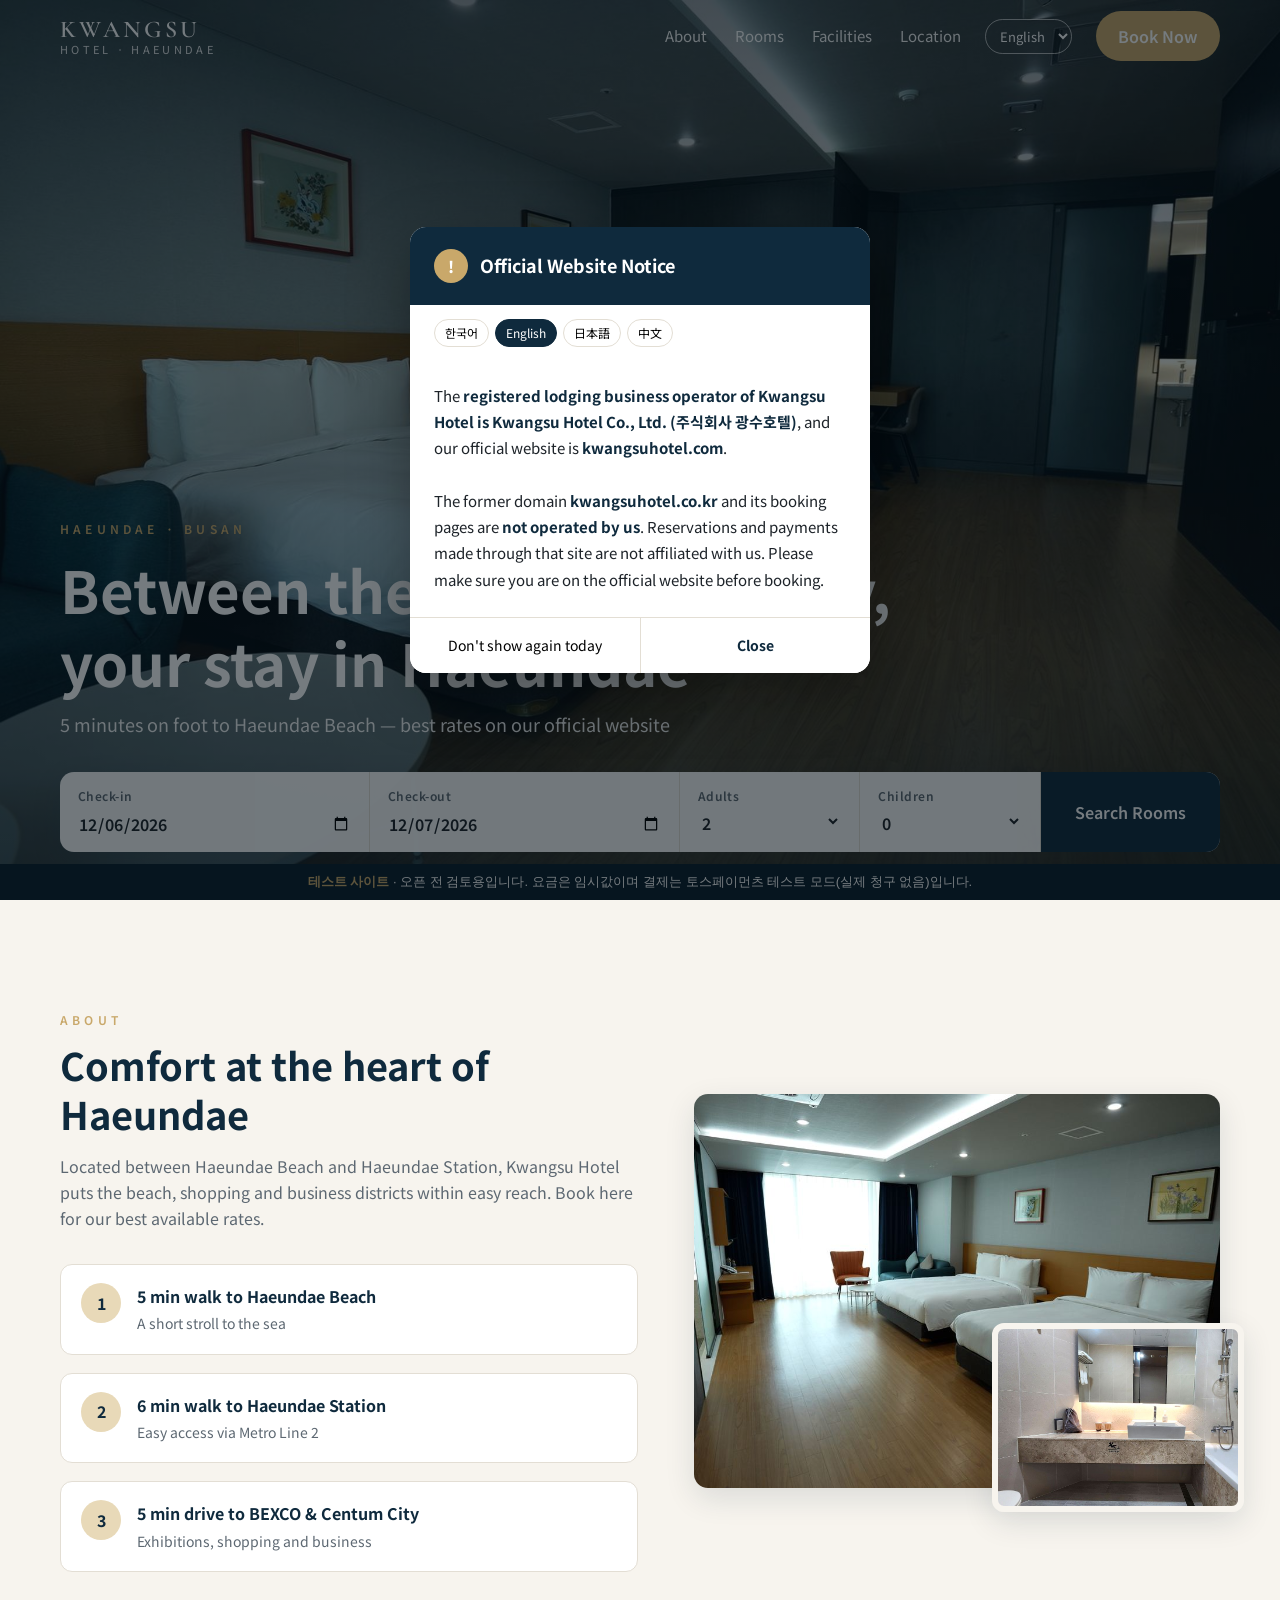
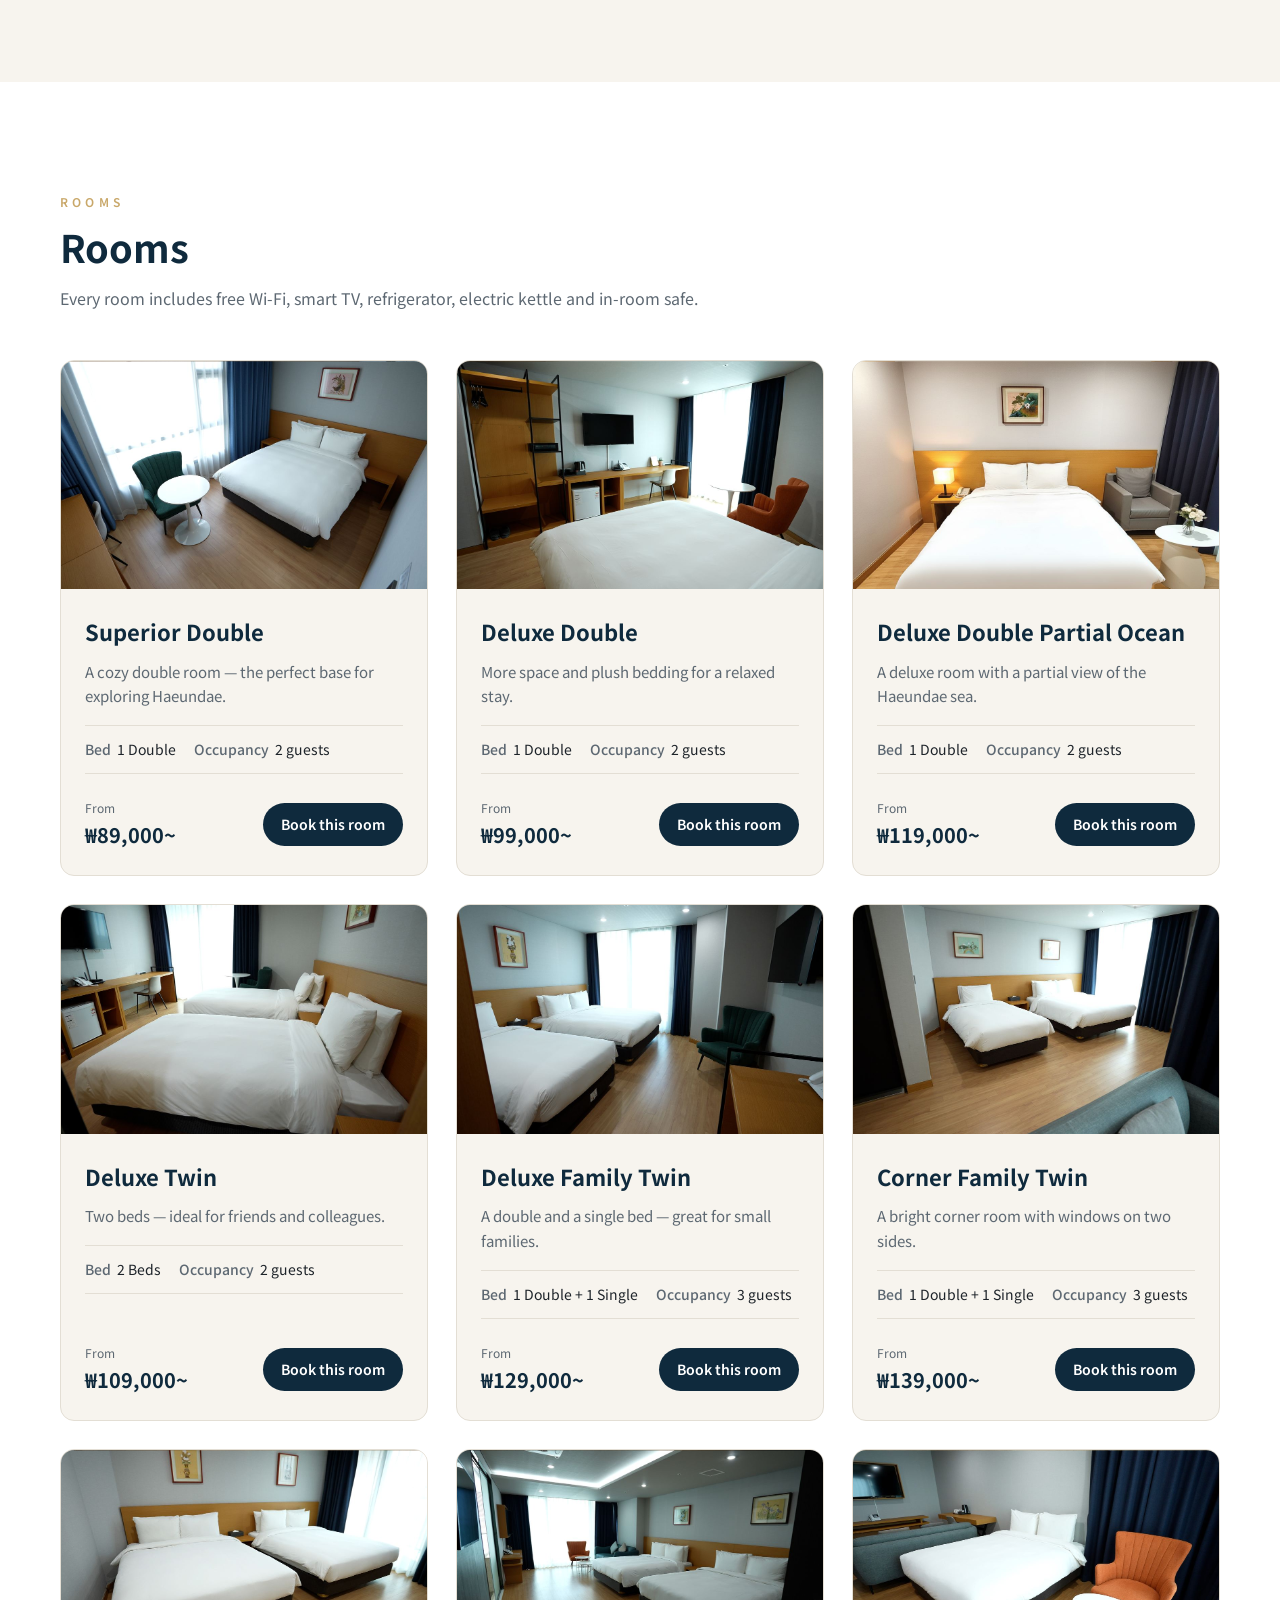
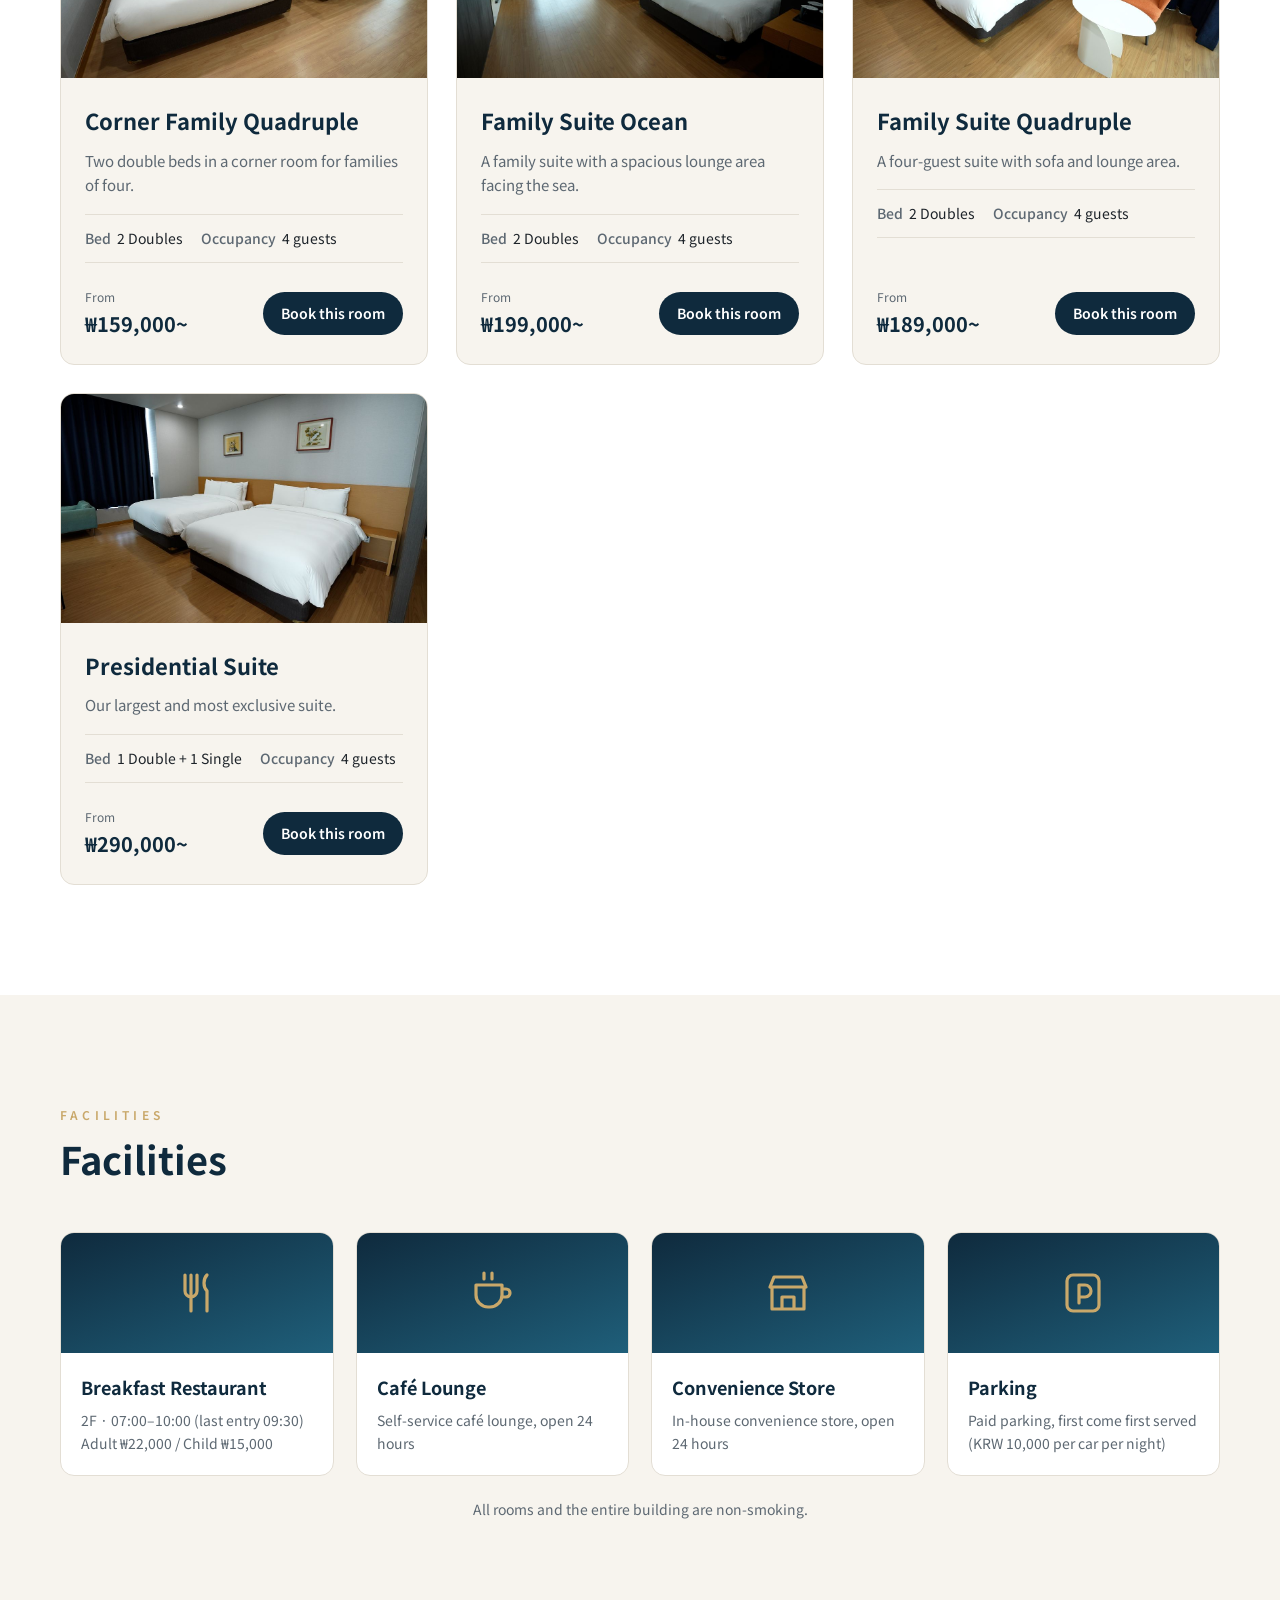
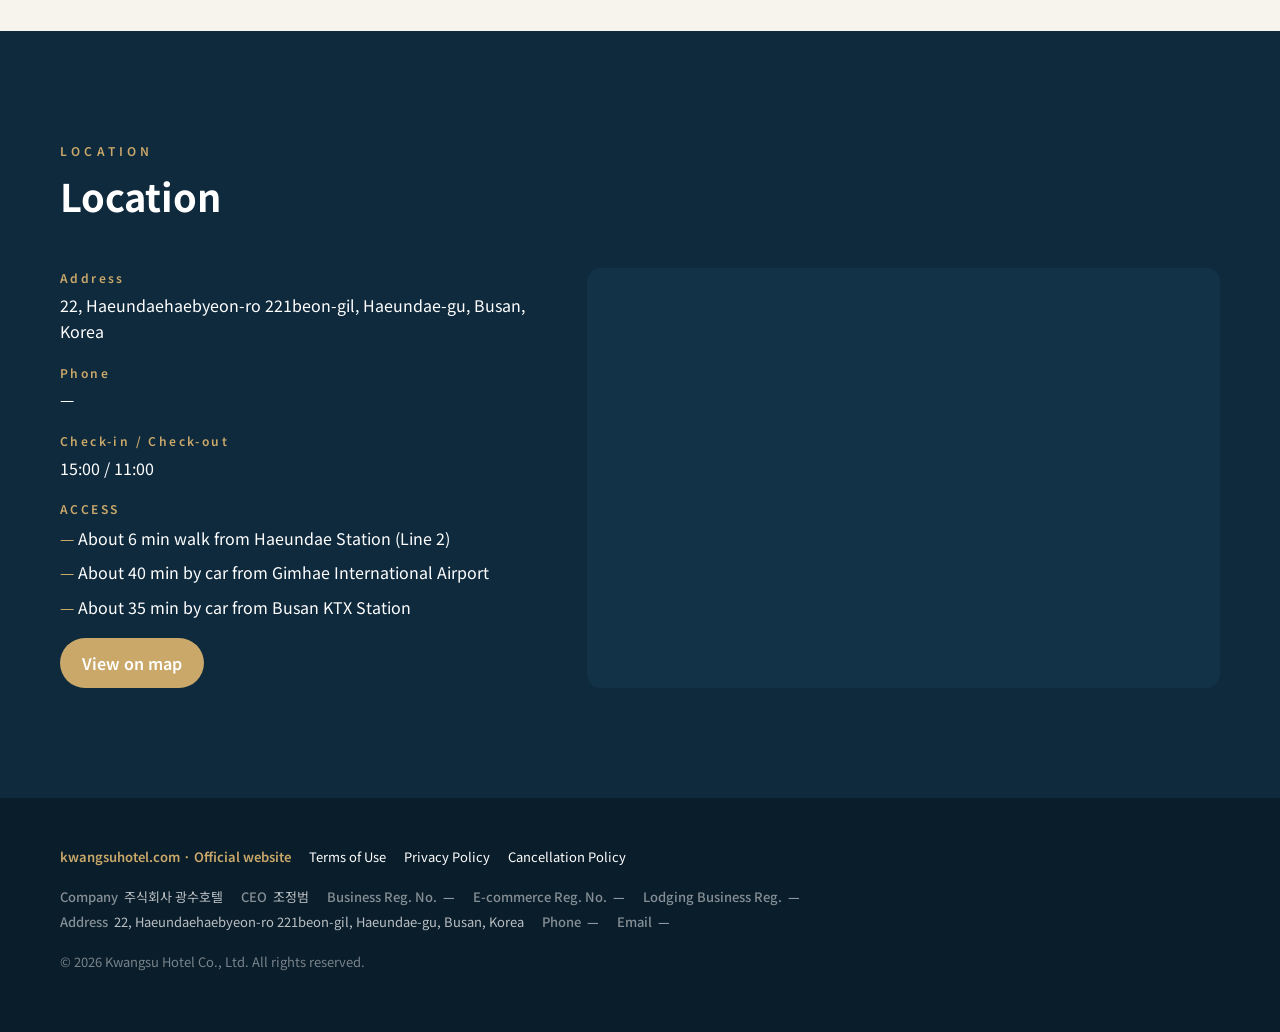
==== index.html @ 8c60c27e "광수호텔 테스트 홈페이지 (test.kwangsuhotel.com) Co-Authored-By: Claude Opus 5.5 <noreply@anthropic.com> Claude" ====
<!doctype html>
<html lang="ko">
<head>
<meta charset="utf-8">
<meta name="robots" content="noindex,nofollow">
<meta name="viewport" content="width=device-width,initial-scale=1">
<title>광수호텔 해운대 | 공식 홈페이지</title>
<meta name="description" content="해운대해수욕장 도보 5분, 광수호텔 공식 홈페이지. 공식 예약 사이트 kwangsuhotel.com">
<link rel="canonical" href="https://kwangsuhotel.com/">
<meta property="og:title" content="광수호텔 해운대 | 공식 홈페이지">
<meta property="og:description" content="해운대해수욕장 도보 5분 · 공식 홈페이지 예약">
<meta property="og:url" content="https://kwangsuhotel.com/">
<meta property="og:image" content="https://kwangsuhotel.com/images/hero-1.jpg">
<link rel="preconnect" href="https://fonts.googleapis.com">
<link rel="preconnect" href="https://fonts.gstatic.com" crossorigin>
<link href="https://fonts.googleapis.com/css2?family=Cormorant+Garamond:wght@500;600&family=Noto+Sans+KR:wght@400;500;700&display=swap" rel="stylesheet">
<link rel="stylesheet" href="/css/style.css">
<link rel="icon" href="data:image/svg+xml,%3Csvg xmlns='http://www.w3.org/2000/svg' viewBox='0 0 64 64'%3E%3Crect width='64' height='64' rx='14' fill='%230f2a3d'/%3E%3Ctext x='32' y='44' font-family='Georgia' font-size='34' fill='%23c9a86a' text-anchor='middle'%3EK%3C/text%3E%3C/svg%3E">
</head>
<body>

<section class="hero" id="top" style="padding:0">
  <div class="slide on" style="background-image:url(/images/hero-1.jpg),var(--ph-1)"></div>
  <div class="slide" style="background-image:url(/images/hero-2.jpg),var(--ph-2)"></div>
  <div class="slide" style="background-image:url(/images/hero-3.jpg),var(--ph-3)"></div>
  <div class="wrap">
    <div class="eyebrow" data-i18n="hero.eyebrow"></div>
    <h1 data-i18n="hero.title"></h1>
    <p data-i18n="hero.sub"></p>
    <form class="bar" id="bar" action="/booking/" method="get">
      <label><span data-i18n="bar.checkin"></span><input type="date" name="in" id="b-in" required></label>
      <label><span data-i18n="bar.checkout"></span><input type="date" name="out" id="b-out" required></label>
      <label><span data-i18n="bar.adults"></span><select name="a" id="b-a"><option>1</option><option selected>2</option><option>3</option></select></label>
      <label><span data-i18n="bar.children"></span><select name="c" id="b-c"><option selected>0</option><option>1</option><option>2</option></select></label>
      <button class="btn btn-navy" type="submit" data-i18n="bar.search"></button>
    </form>
  </div>
</section>

<section id="about">
  <div class="wrap about-grid">
    <div>
      <div class="sec-hd" style="margin-bottom:0">
        <div class="eyebrow" data-i18n="about.eyebrow"></div>
        <h2 data-i18n="about.title"></h2>
        <p data-i18n="about.lead"></p>
      </div>
      <div class="keys">
        <div class="key"><i>1</i><div><b data-i18n="about.k1t"></b><span data-i18n="about.k1d"></span></div></div>
        <div class="key"><i>2</i><div><b data-i18n="about.k2t"></b><span data-i18n="about.k2d"></span></div></div>
        <div class="key"><i>3</i><div><b data-i18n="about.k3t"></b><span data-i18n="about.k3d"></span></div></div>
      </div>
    </div>
    <div class="about-img" style="background-image:url(/images/about.jpg),var(--ph-2)"><span class="bath" style="background-image:url(/images/bath.jpg),var(--ph-3)"></span></div>
  </div>
</section>

<section class="rooms" id="rooms">
  <div class="wrap">
    <div class="sec-hd">
      <div class="eyebrow" data-i18n="rooms.eyebrow"></div>
      <h2 data-i18n="rooms.title"></h2>
      <p data-i18n="rooms.lead"></p>
    </div>
    <div class="room-grid" id="room-grid"></div>
  </div>
</section>

<section id="facilities">
  <div class="wrap">
    <div class="sec-hd">
      <div class="eyebrow" data-i18n="fac.eyebrow"></div>
      <h2 data-i18n="fac.title"></h2>
    </div>
    <div class="fac-grid">
      <div class="fac"><div class="ico"><svg viewBox="0 0 24 24" fill="none" stroke="currentColor" stroke-width="1.6" stroke-linecap="round" stroke-linejoin="round"><path d="M6 3v8a3 3 0 0 0 6 0V3M9 3v18M17 3c-2 2-2 6 0 8v10"/></svg></div><div class="t"><h3 data-i18n="fac.f1t"></h3><p data-i18n="fac.f1d"></p></div></div>
      <div class="fac"><div class="ico"><svg viewBox="0 0 24 24" fill="none" stroke="currentColor" stroke-width="1.6" stroke-linecap="round" stroke-linejoin="round"><path d="M4 8h13v5a6 6 0 0 1-6 6H10a6 6 0 0 1-6-6V8zM17 10h2a2 2 0 0 1 0 4h-2M8 2v3M12 2v3"/></svg></div><div class="t"><h3 data-i18n="fac.f2t"></h3><p data-i18n="fac.f2d"></p></div></div>
      <div class="fac"><div class="ico"><svg viewBox="0 0 24 24" fill="none" stroke="currentColor" stroke-width="1.6" stroke-linecap="round" stroke-linejoin="round"><path d="M3 9l2-5h14l2 5M4 9v11h16V9M3 9h18M9 20v-6h6v6"/></svg></div><div class="t"><h3 data-i18n="fac.f3t"></h3><p data-i18n="fac.f3d"></p></div></div>
      <div class="fac"><div class="ico"><svg viewBox="0 0 24 24" fill="none" stroke="currentColor" stroke-width="1.6" stroke-linecap="round" stroke-linejoin="round"><rect x="4" y="3" width="16" height="18" rx="3"/><path d="M10 17V8h3a3 3 0 0 1 0 6h-3"/></svg></div><div class="t"><h3 data-i18n="fac.f4t"></h3><p data-i18n="fac.f4d"></p></div></div>
    </div>
    <p class="note" data-i18n="fac.note"></p>
  </div>
</section>

<section class="loc" id="location">
  <div class="wrap">
    <div class="sec-hd">
      <div class="eyebrow" data-i18n="loc.eyebrow"></div>
      <h2 data-i18n="loc.title"></h2>
    </div>
    <div class="loc-grid">
      <dl>
        <div><dt data-i18n="loc.addr"></dt><dd id="loc-addr"></dd></div>
        <div><dt data-i18n="loc.tel"></dt><dd id="loc-tel"></dd></div>
        <div><dt data-i18n="loc.time"></dt><dd id="loc-time"></dd></div>
        <div><dt>ACCESS</dt><dd><ul><li data-i18n="loc.t1"></li><li data-i18n="loc.t2"></li><li data-i18n="loc.t3"></li></ul></dd></div>
        <div><a class="btn btn-sand" id="loc-map" target="_blank" rel="noopener" data-i18n="loc.map"></a></div>
      </dl>
      <div class="map"><iframe id="map" loading="lazy" title="map" referrerpolicy="no-referrer-when-downgrade"></iframe></div>
    </div>
  </div>
</section>

<script type="module" src="/js/main.js"></script>
<div style="position:fixed;left:0;right:0;bottom:0;z-index:90;background:#0a1d2a;color:#fff;font:13px/1.4 sans-serif;padding:9px 16px;text-align:center"><b style="color:#c9a86a">테스트 사이트</b> · 오픈 전 검토용입니다. 요금은 임시값이며 결제는 토스페이먼츠 테스트 모드(실제 청구 없음)입니다.</div>
</body>
</html>
---- css/style.css ----
:root{
  --navy:#0f2a3d; --sea:#1f5f7a; --sea-2:#3d8aa6; --sand:#c9a86a; --sand-2:#e8d9b8;
  --ivory:#f7f4ee; --paper:#ffffff; --ink:#1d2329; --muted:#5d6872; --line:#e3ded4;
  --danger:#b3261e; --ok:#1e7d4f;
  --radius:14px; --shadow:0 10px 30px rgba(15,42,61,.12);
  --font: "Pretendard","Noto Sans KR","Noto Sans JP","Noto Sans SC","Malgun Gothic","맑은 고딕",system-ui,sans-serif;
  --serif: "Cormorant Garamond","Noto Serif KR",Georgia,serif;
  /* 사진이 없을 때 보이는 기본 톤 */
  --ph-1:linear-gradient(160deg,#16405a 0%,#2f7894 55%,#d9c8a3 100%);
  --ph-2:linear-gradient(200deg,#0f2a3d 0%,#285f78 60%,#b9a27a 100%);
  --ph-3:linear-gradient(140deg,#1b3d52 0%,#4b8ea8 50%,#efe4cc 100%);
}
*{box-sizing:border-box;margin:0;padding:0}
html{scroll-behavior:smooth}
body{font-family:var(--font);color:var(--ink);background:var(--ivory);line-height:1.65;font-size:16px;-webkit-font-smoothing:antialiased}
a{color:inherit}
img{max-width:100%;display:block}
button{font:inherit;cursor:pointer}
.wrap{max-width:1200px;margin:0 auto;padding:0 20px}

/* header */
.hd{position:fixed;inset:0 0 auto 0;z-index:50;transition:background .3s,box-shadow .3s}
.hd.solid{background:rgba(255,255,255,.96);box-shadow:0 1px 0 var(--line);backdrop-filter:blur(8px)}
.hd .wrap{display:flex;align-items:center;gap:24px;height:72px}
.logo{display:flex;flex-direction:column;line-height:1.1;text-decoration:none;color:#fff}
.logo b{font-family:var(--serif);font-size:24px;letter-spacing:.14em;font-weight:600}
.logo small{font-size:11px;letter-spacing:.3em;opacity:.85}
.hd.solid .logo{color:var(--navy)}
.nav{display:flex;gap:28px;margin-left:auto}
.nav a{text-decoration:none;color:#fff;font-size:15px;opacity:.92}
.hd.solid .nav a{color:var(--ink)}
.nav a:hover{opacity:1;color:var(--sand)}
.lang{background:transparent;border:1px solid rgba(255,255,255,.6);color:#fff;border-radius:999px;padding:6px 10px;font:inherit;font-size:13px}
.lang option{color:#000}
.hd.solid .lang{border-color:var(--line);color:var(--ink)}
.btn{display:inline-flex;align-items:center;justify-content:center;gap:8px;border:0;border-radius:999px;padding:12px 22px;font-weight:600;text-decoration:none;transition:transform .15s,background .2s}
.btn:active{transform:translateY(1px)}
.btn-sand{background:var(--sand);color:#fff}
.btn-sand:hover{background:#b8955a}
.btn-navy{background:var(--navy);color:#fff}
.btn-navy:hover{background:var(--sea)}
.btn-ghost{background:transparent;border:1px solid var(--line);color:var(--ink)}
.btn[disabled]{opacity:.5;cursor:not-allowed}
.burger{display:none;background:none;border:0;color:#fff;font-size:26px;margin-left:auto}
.hd.solid .burger{color:var(--navy)}

/* hero */
.hero{position:relative;min-height:100vh;min-height:100svh;display:flex;align-items:flex-end;color:#fff;overflow:hidden}
.slide{position:absolute;inset:0;background-size:cover;background-position:center;opacity:0;transition:opacity 1.6s ease,transform 8s ease;transform:scale(1.06)}
.slide.on{opacity:1;transform:scale(1)}
.hero::after{content:"";position:absolute;inset:0;background:linear-gradient(180deg,rgba(8,22,33,.45) 0%,rgba(8,22,33,.1) 40%,rgba(8,22,33,.65) 100%)}
.hero .wrap{position:relative;z-index:2;width:100%;padding-bottom:48px}
.eyebrow{font-size:12px;letter-spacing:.35em;color:var(--sand);font-weight:600}
.hero h1{font-size:clamp(30px,5vw,58px);line-height:1.25;font-weight:700;margin:14px 0 12px;word-break:keep-all}
.hero p{font-size:clamp(15px,1.6vw,18px);opacity:.92;margin-bottom:32px;word-break:keep-all}

.bar{background:rgba(255,255,255,.97);color:var(--ink);border-radius:var(--radius);box-shadow:var(--shadow);display:grid;grid-template-columns:1.2fr 1.2fr .7fr .7fr auto;gap:0;overflow:hidden}
.bar label{display:flex;flex-direction:column;padding:14px 18px;border-right:1px solid var(--line);font-size:12px;color:var(--muted);font-weight:600;letter-spacing:.04em}
.bar input,.bar select{border:0;background:transparent;font:inherit;font-size:16px;color:var(--ink);padding-top:4px;outline:none;width:100%}
.bar .btn{border-radius:0;padding:0 34px;font-size:16px}

/* sections */
section{padding:110px 0}
.sec-hd{max-width:760px;margin-bottom:48px}
.sec-hd h2{font-size:clamp(26px,3.2vw,38px);line-height:1.3;margin:10px 0 14px;color:var(--navy);word-break:keep-all}
.sec-hd p{color:var(--muted);word-break:keep-all}
.center{text-align:center;margin-left:auto;margin-right:auto}

.about-grid{display:grid;grid-template-columns:1.1fr 1fr;gap:56px;align-items:center}
.about-img{aspect-ratio:4/5;border-radius:var(--radius);background-size:cover;background-position:center;box-shadow:var(--shadow)}
.keys{display:grid;gap:18px;margin-top:32px}
.key{display:flex;gap:16px;align-items:flex-start;padding:18px 20px;background:var(--paper);border-radius:12px;border:1px solid var(--line)}
.key i{font-style:normal;width:40px;height:40px;flex:none;border-radius:50%;background:var(--sand-2);color:var(--navy);display:grid;place-items:center;font-weight:700}
.key b{display:block;color:var(--navy)}
.key span{font-size:14px;color:var(--muted)}

.rooms{background:var(--paper)}
.room-grid{display:grid;grid-template-columns:repeat(2,1fr);gap:28px}
.room{border-radius:var(--radius);overflow:hidden;background:var(--ivory);border:1px solid var(--line);display:flex;flex-direction:column}
.room .ph{aspect-ratio:16/10;background-size:cover;background-position:center}
.room .body{padding:24px;display:flex;flex-direction:column;gap:10px;flex:1}
.room h3{font-size:22px;color:var(--navy)}
.room p{color:var(--muted);font-size:15px}
.specs{display:flex;flex-wrap:wrap;gap:8px 18px;font-size:14px;color:var(--ink);padding:12px 0;border-top:1px solid var(--line);border-bottom:1px solid var(--line);margin:6px 0}
.specs span b{color:var(--muted);font-weight:500;margin-right:6px}
.room .foot{display:flex;align-items:center;justify-content:space-between;margin-top:auto;padding-top:8px}
.price small{display:block;font-size:12px;color:var(--muted)}
.price b{font-size:22px;color:var(--navy)}

.fac-grid{display:grid;grid-template-columns:repeat(4,1fr);gap:22px}
.fac{background:var(--paper);border-radius:var(--radius);overflow:hidden;border:1px solid var(--line)}
.fac .ph{aspect-ratio:4/3;background-size:cover;background-position:center}
.fac div.t{padding:20px}
.fac h3{font-size:18px;color:var(--navy);margin-bottom:6px}
.fac p{font-size:14px;color:var(--muted)}
.note{margin-top:22px;font-size:14px;color:var(--muted);text-align:center}

.loc{background:var(--navy);color:#fff}
.loc .sec-hd h2{color:#fff}
.loc-grid{display:grid;grid-template-columns:1fr 1.3fr;gap:40px}
.loc dl{display:grid;gap:18px}
.loc dt{font-size:12px;letter-spacing:.2em;color:var(--sand);font-weight:600}
.loc dd{font-size:16px;margin-top:4px}
.loc ul{list-style:none;display:grid;gap:8px;margin-top:6px}
.loc li::before{content:"— ";color:var(--sand)}
.map{border-radius:var(--radius);overflow:hidden;min-height:360px;background:#123248}
.map iframe{width:100%;height:100%;min-height:360px;border:0;filter:grayscale(.2)}

/* footer */
.ft{background:#0a1d2a;color:rgba(255,255,255,.72);padding:48px 0 60px;font-size:13px}
.ft .links{display:flex;flex-wrap:wrap;gap:18px;margin-bottom:18px}
.ft .links a{color:#fff;text-decoration:none}
.ft .links a:first-child{color:var(--sand);font-weight:600}
.ft .info{display:flex;flex-wrap:wrap;gap:4px 18px}
.ft .info span b{font-weight:500;color:rgba(255,255,255,.5);margin-right:6px}
.ft .copy{margin-top:18px;color:rgba(255,255,255,.45)}

/* popup */
.pop-dim{position:fixed;inset:0;background:rgba(5,15,22,.55);z-index:100;display:none;align-items:center;justify-content:center;padding:16px}
.pop-dim.on{display:flex}
.pop{background:#fff;border-radius:16px;max-width:460px;width:100%;overflow:hidden;box-shadow:0 20px 60px rgba(0,0,0,.35);animation:rise .35s ease}
@keyframes rise{from{transform:translateY(16px);opacity:0}to{transform:none;opacity:1}}
.pop .top{background:var(--navy);color:#fff;padding:22px 24px;display:flex;align-items:center;gap:12px}
.pop .top i{font-style:normal;width:34px;height:34px;border-radius:50%;background:var(--sand);display:grid;place-items:center;font-weight:800}
.pop .top h3{font-size:18px}
.pop .txt{padding:24px;font-size:15px;line-height:1.75;word-break:keep-all}
.pop .txt b{color:var(--navy)}
.pop .txt .old{color:var(--danger)}
.pop .langs{display:flex;gap:6px;padding:0 24px 12px}
.pop .langs button{border:1px solid var(--line);background:#fff;border-radius:999px;padding:3px 10px;font-size:12px}
.pop .langs button.on{background:var(--navy);color:#fff;border-color:var(--navy)}
.pop .btns{display:grid;grid-template-columns:1fr 1fr;border-top:1px solid var(--line)}
.pop .btns button{background:#fff;border:0;padding:16px;font-size:14px}
.pop .btns button+button{border-left:1px solid var(--line);font-weight:700;color:var(--navy)}

/* ───────── booking ───────── */
.bk-page{padding-top:72px;min-height:100vh}
.bk-page .hd{background:#fff;box-shadow:0 1px 0 var(--line)}
.bk-page .hd .logo{color:var(--navy)} .bk-page .hd .lang{border-color:var(--line);color:var(--ink)}
.bk-head{padding:40px 0 20px}
.bk-head h1{font-size:30px;color:var(--navy)}
.testbadge{display:inline-block;margin-top:10px;background:#fff4d6;color:#8a5a00;border:1px solid #f0d58a;padding:4px 12px;border-radius:999px;font-size:13px;font-weight:600}
.steps{display:flex;gap:8px;margin:18px 0 28px;flex-wrap:wrap}
.steps li{list-style:none;padding:8px 14px;border-radius:999px;background:#fff;border:1px solid var(--line);font-size:14px;color:var(--muted)}
.steps li.on{background:var(--navy);color:#fff;border-color:var(--navy)}
.steps li.done{background:var(--sand-2);color:var(--navy);border-color:var(--sand-2)}
.bk-grid{display:grid;grid-template-columns:1fr 360px;gap:28px;align-items:start;padding-bottom:80px}
.card{background:#fff;border:1px solid var(--line);border-radius:var(--radius);padding:24px}
.card+.card{margin-top:20px}
.card h2{font-size:18px;color:var(--navy);margin-bottom:16px}
.fields{display:grid;grid-template-columns:repeat(4,1fr);gap:14px}
.field{display:flex;flex-direction:column;gap:6px;font-size:13px;font-weight:600;color:var(--muted)}
.field.full{grid-column:1/-1}
.field.half{grid-column:span 2}
.field input,.field select,.field textarea{font:inherit;font-size:16px;color:var(--ink);border:1px solid var(--line);border-radius:10px;padding:12px;background:#fff;outline:none;font-weight:400}
.field input:focus,.field select:focus,.field textarea:focus{border-color:var(--sea-2);box-shadow:0 0 0 3px rgba(61,138,166,.15)}
.check{display:flex;gap:10px;align-items:flex-start;font-size:14px;line-height:1.6;margin-top:6px}
.check input{margin-top:4px;width:18px;height:18px;accent-color:var(--navy);flex:none}
.check a{color:var(--sea)}
.err{color:var(--danger);font-size:14px;margin-top:12px;min-height:1em}
.info-line{font-size:14px;color:var(--sea);margin-top:10px}
.actions{display:flex;justify-content:space-between;gap:12px;margin-top:20px}

.rlist{display:grid;gap:14px}
.ritem{display:grid;grid-template-columns:160px 1fr auto;gap:18px;border:1px solid var(--line);border-radius:12px;overflow:hidden;align-items:center;padding-right:18px;transition:border-color .2s,box-shadow .2s}
.ritem.sel{border-color:var(--navy);box-shadow:0 0 0 2px var(--navy) inset}
.ritem.dis{opacity:.5}
.ritem .ph{height:100%;min-height:110px;background-size:cover;background-position:center}
.ritem h3{font-size:17px;color:var(--navy)}
.ritem p{font-size:13px;color:var(--muted)}
.ritem .pr{text-align:right}
.ritem .pr small{display:block;font-size:12px;color:var(--muted)}
.ritem .pr b{display:block;font-size:19px;color:var(--navy);margin-bottom:8px}
.ritem .btn{padding:8px 16px;font-size:14px}

.sum{position:sticky;top:92px}
.sum dl{display:grid;grid-template-columns:auto 1fr;gap:10px 14px;font-size:14px}
.sum dt{color:var(--muted)}
.sum dd{text-align:right}
.sum .lines{font-size:13px;color:var(--muted);border-top:1px dashed var(--line);margin-top:14px;padding-top:12px;display:grid;gap:4px;max-height:180px;overflow:auto}
.sum .lines div{display:flex;justify-content:space-between}
.sum .tot{display:flex;justify-content:space-between;align-items:baseline;border-top:1px solid var(--line);margin-top:14px;padding-top:14px}
.sum .tot b{font-size:24px;color:var(--navy)}
.hide{display:none!important}
#payment-method,#agreement{margin:0 -8px}

.result{max-width:560px;margin:60px auto;text-align:center}
.result .icon{width:64px;height:64px;border-radius:50%;display:grid;place-items:center;margin:0 auto 18px;font-size:30px;color:#fff;background:var(--ok)}
.result.bad .icon{background:var(--danger)}
.result h1{font-size:26px;color:var(--navy);margin-bottom:10px}
.result p{color:var(--muted)}
.result dl{text-align:left;margin:28px 0}
.spin{width:36px;height:36px;border:3px solid var(--line);border-top-color:var(--navy);border-radius:50%;animation:sp 1s linear infinite;margin:0 auto 16px}
@keyframes sp{to{transform:rotate(360deg)}}

/* policy */
.doc{max-width:860px;margin:0 auto;padding:40px 20px 80px}
.doc h1{color:var(--navy);font-size:28px;margin-bottom:8px}
.doc h2{color:var(--navy);font-size:20px;margin:40px 0 12px;padding-top:12px;border-top:1px solid var(--line)}
.doc h3{font-size:16px;margin:18px 0 6px}
.doc p,.doc li{font-size:15px;color:#333}
.doc ol,.doc ul{padding-left:20px;display:grid;gap:4px}
.doc table{border-collapse:collapse;width:100%;margin:10px 0;font-size:14px;background:#fff}
.doc th,.doc td{border:1px solid var(--line);padding:8px 10px;text-align:left}
.doc th{background:var(--ivory)}

/* responsive */
@media (max-width:960px){
  .nav{display:none;position:absolute;top:72px;left:0;right:0;background:#fff;flex-direction:column;gap:0;padding:8px 20px 16px;box-shadow:var(--shadow)}
  .nav.open{display:flex}
  .nav a{color:var(--ink);padding:12px 0;border-bottom:1px solid var(--line)}
  .burger{display:block}
  .hd .wrap{gap:12px}
  .hd .lang{margin-left:0}
  .hd .btn-sand{display:none}
  .bar{grid-template-columns:1fr 1fr}
  .bar label{border-bottom:1px solid var(--line)}
  .bar .btn{grid-column:1/-1;padding:16px}
  .about-grid,.loc-grid,.bk-grid{grid-template-columns:1fr}
  .about-img{aspect-ratio:16/10;order:-1}
  .room-grid{grid-template-columns:1fr}
  .fac-grid{grid-template-columns:repeat(2,1fr)}
  section{padding:72px 0}
  .sum{position:static}
}
@media (max-width:560px){
  .wrap{padding:0 16px}
  .fac-grid{grid-template-columns:1fr}
  .fields{grid-template-columns:1fr 1fr}
  .field.half{grid-column:1/-1}
  .ritem{grid-template-columns:1fr;padding:0}
  .ritem .ph{min-height:150px}
  .ritem>div{padding:0 16px}
  .ritem .pr{text-align:left;padding-bottom:16px!important;display:flex;justify-content:space-between;align-items:center}
  .ritem .pr b{margin:0}
  .logo b{font-size:20px}
}

.fac .ico{height:120px;display:grid;place-items:center;background:linear-gradient(160deg,var(--navy),var(--sea));color:var(--sand)}
.fac .ico svg{width:48px;height:48px}
.about-img{position:relative}
.about-img .bath{position:absolute;width:48%;aspect-ratio:4/3;right:-24px;bottom:-24px;border-radius:12px;background-size:cover;background-position:center;border:6px solid var(--ivory);box-shadow:var(--shadow)}
@media (max-width:960px){.about-img .bath{right:12px;bottom:-20px;width:40%}}
.about-img{aspect-ratio:4/3}
.room-grid{grid-template-columns:repeat(3,1fr)}
@media (max-width:1100px){.room-grid{grid-template-columns:repeat(2,1fr)}}
@media (max-width:640px){.room-grid{grid-template-columns:1fr}}
.doc{padding-top:20px}
.room .foot{gap:12px}
.room .foot .btn{white-space:nowrap;padding:10px 18px;font-size:14px}
.price b{font-size:20px;white-space:nowrap}
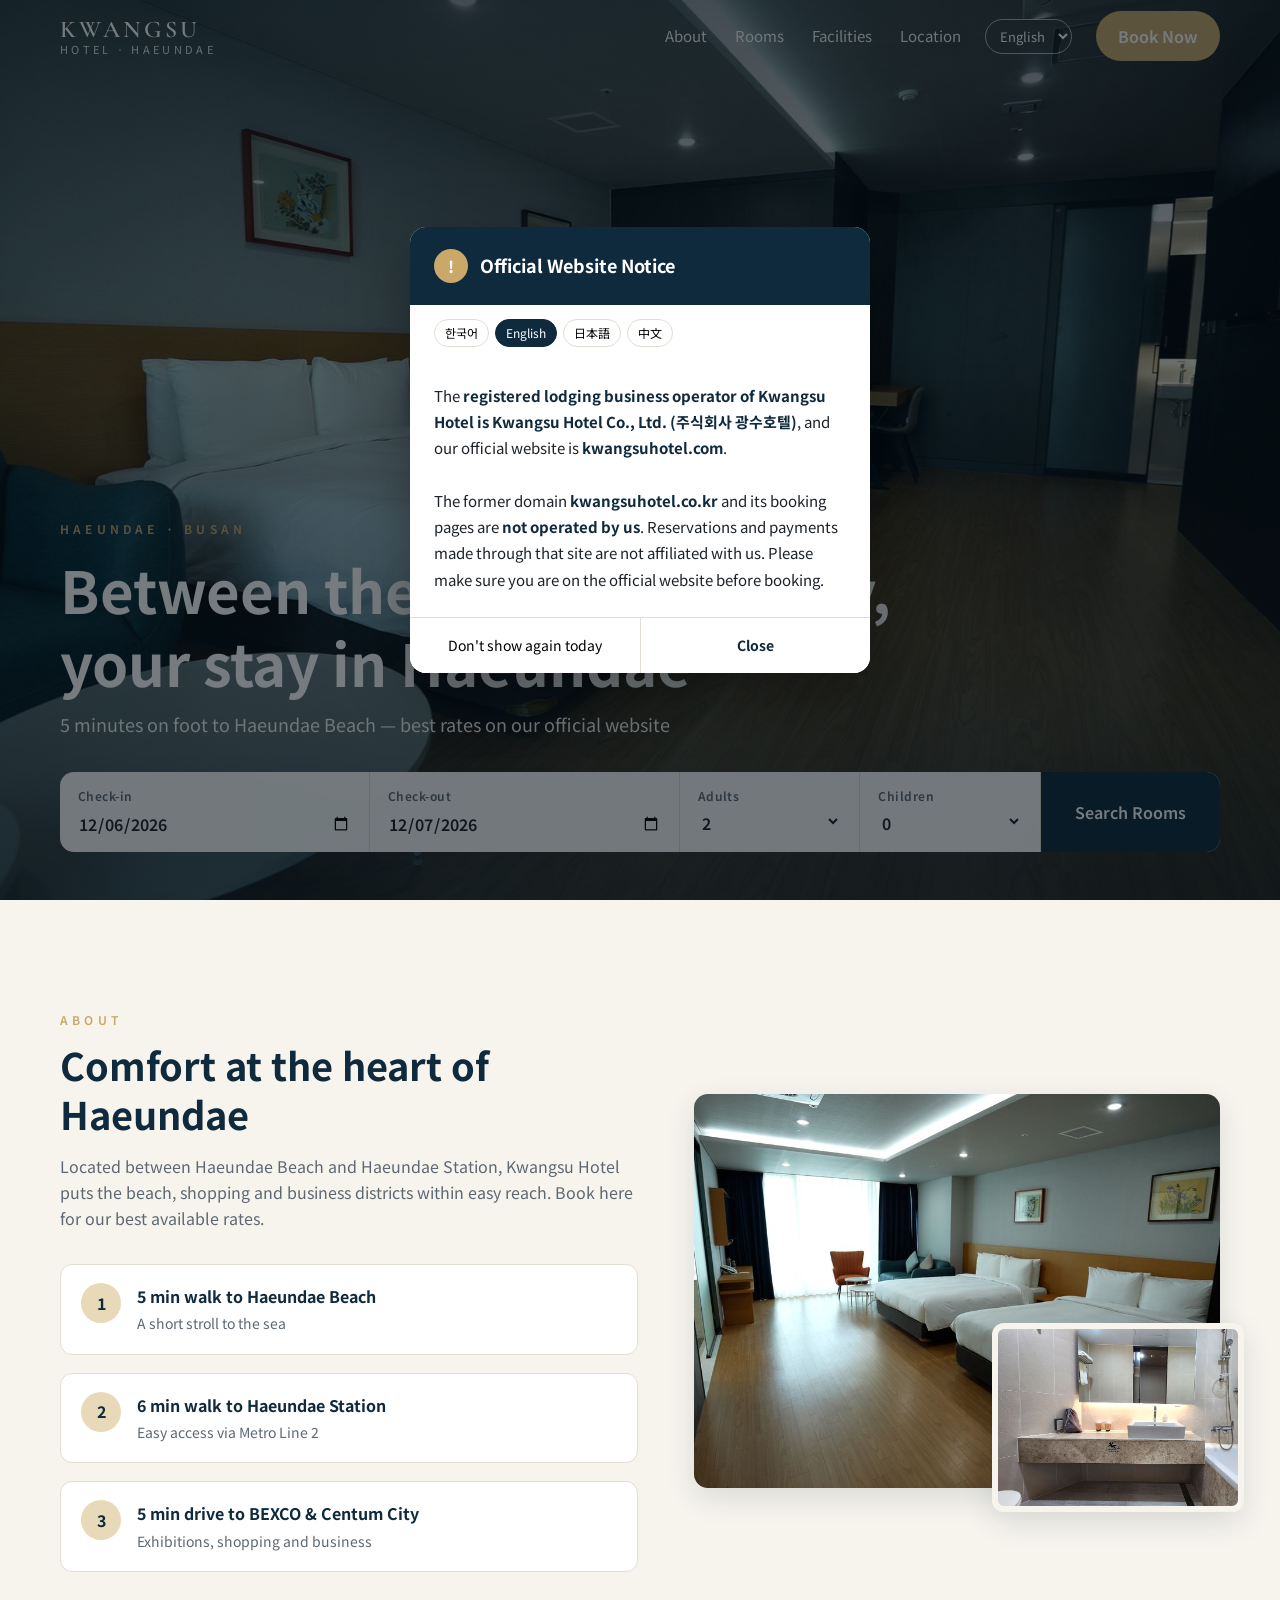
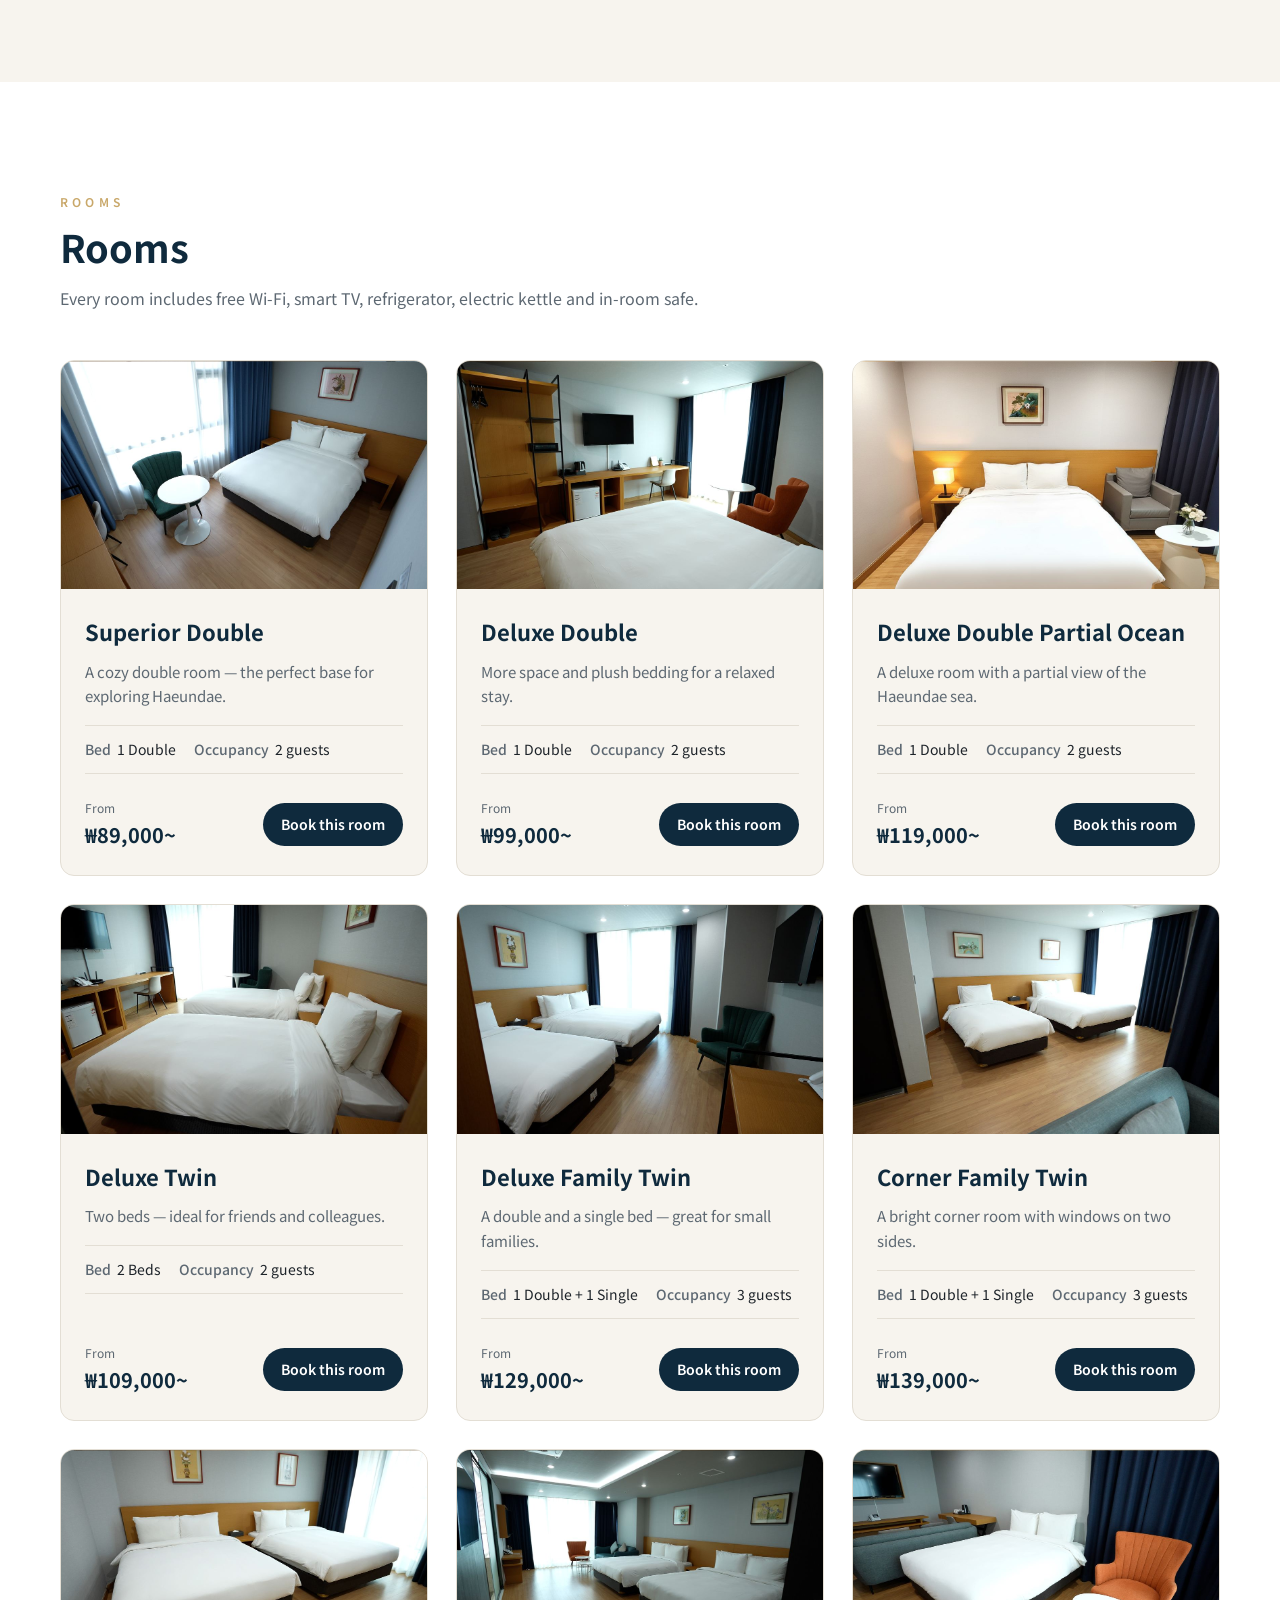
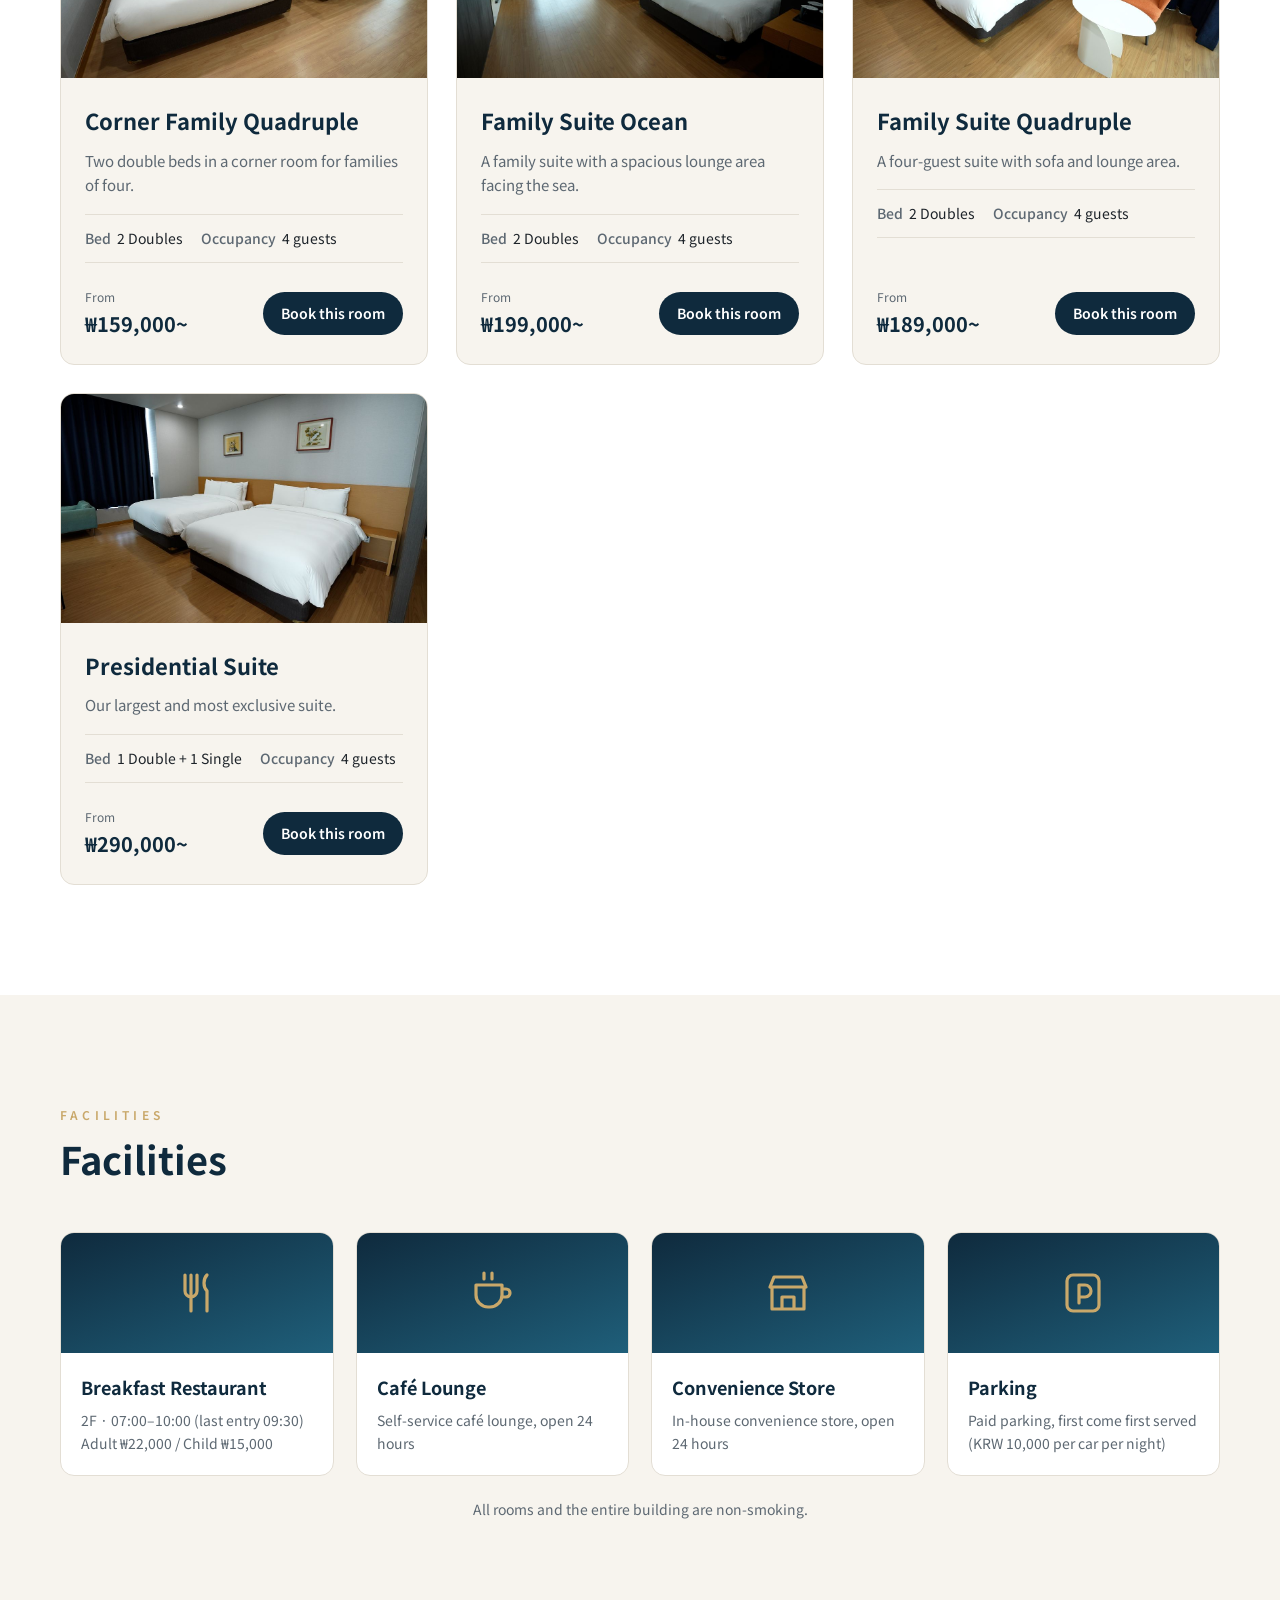
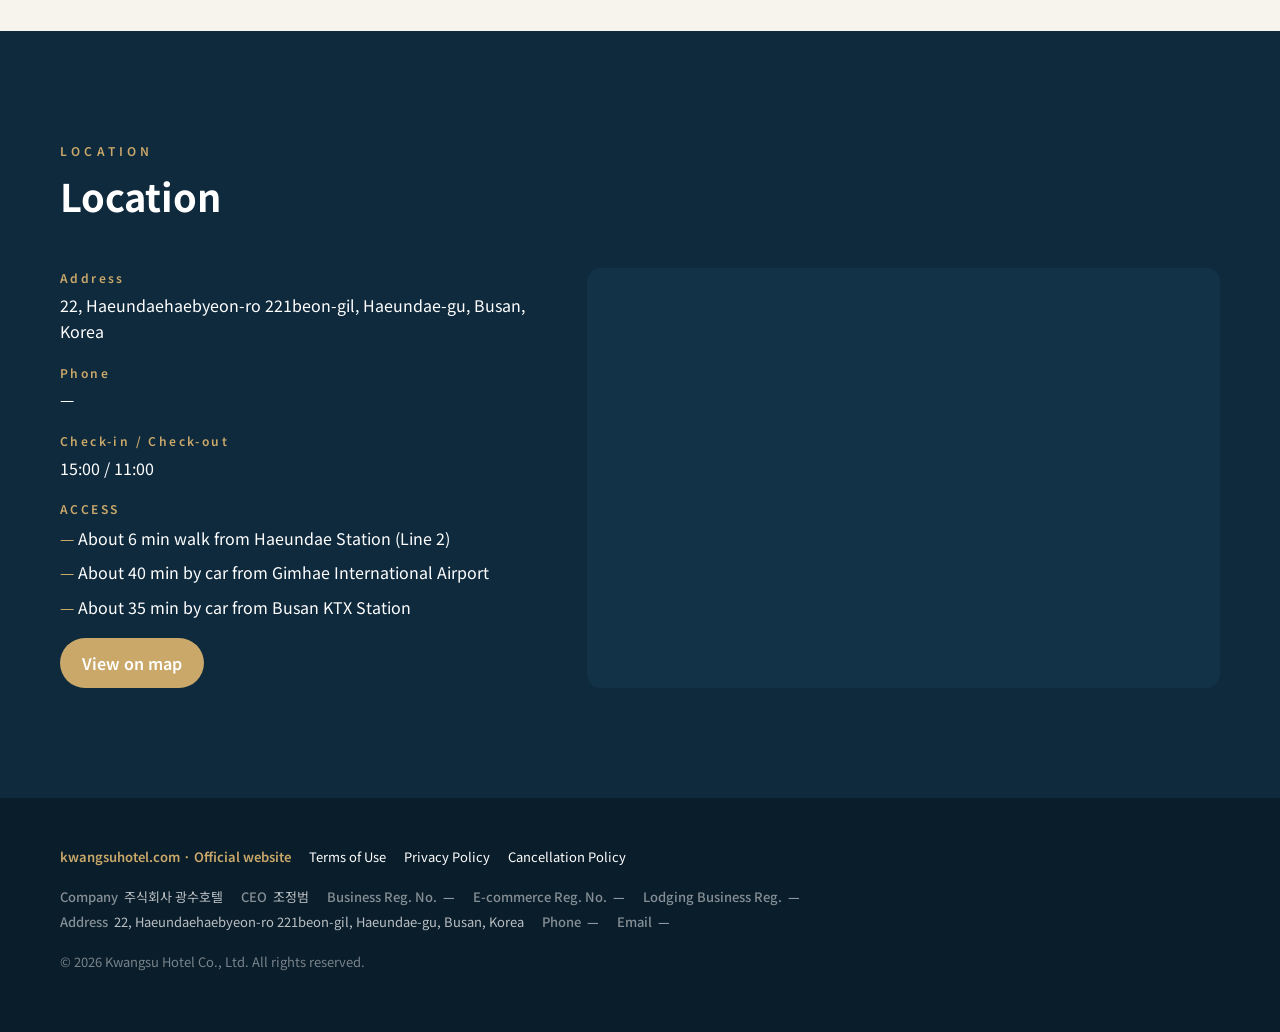
==== commit b63f4685: "실제 오픈용 전체 코드 (결제 서버·관리자 포함) Co-Authored-By: Claude Opus 5.5 <noreply@anthropic.com> Claude-Session: " ====
--- a/index.html
+++ b/index.html
@@ -2,7 +2,6 @@
 <html lang="ko">
 <head>
 <meta charset="utf-8">
-<meta name="robots" content="noindex,nofollow">
 <meta name="viewport" content="width=device-width,initial-scale=1">
 <title>광수호텔 해운대 | 공식 홈페이지</title>
 <meta name="description" content="해운대해수욕장 도보 5분, 광수호텔 공식 홈페이지. 공식 예약 사이트 kwangsuhotel.com">
@@ -102,6 +101,5 @@
 </section>
 
 <script type="module" src="/js/main.js"></script>
-<div style="position:fixed;left:0;right:0;bottom:0;z-index:90;background:#0a1d2a;color:#fff;font:13px/1.4 sans-serif;padding:9px 16px;text-align:center"><b style="color:#c9a86a">테스트 사이트</b> · 오픈 전 검토용입니다. 요금은 임시값이며 결제는 토스페이먼츠 테스트 모드(실제 청구 없음)입니다.</div>
 </body>
 </html>
